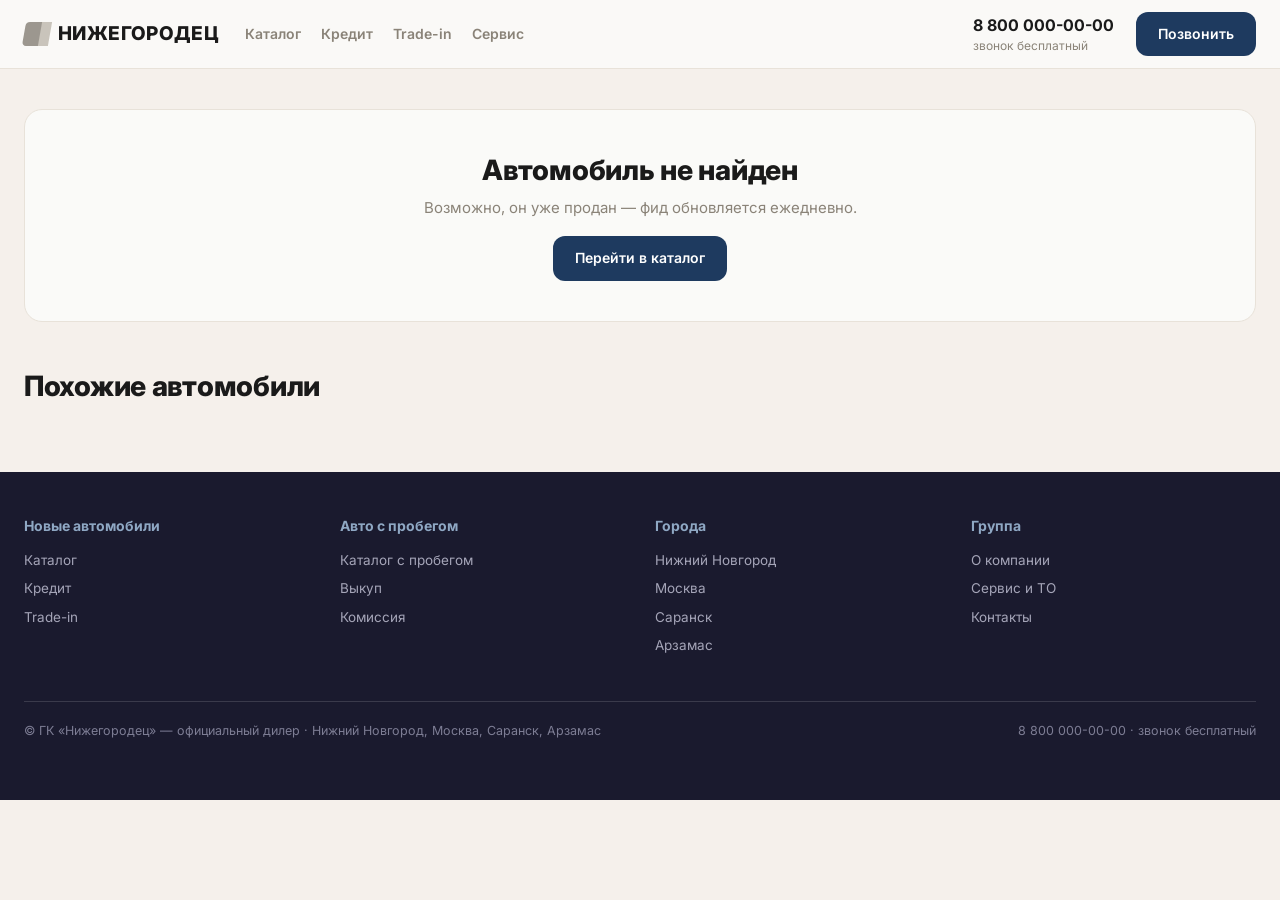
==== car.html @ 8fb089b1 "Полный сайт: главная, каталог с фильтрами, страница автомобиля" ====
<!DOCTYPE html>
<html lang="ru">
<head>
<meta charset="UTF-8">
<meta name="viewport" content="width=device-width, initial-scale=1.0">
<title>Автомобиль — ГК «Нижегородец»</title>
<link rel="preconnect" href="https://fonts.googleapis.com">
<link rel="preconnect" href="https://fonts.gstatic.com" crossorigin>
<link href="https://fonts.googleapis.com/css2?family=Inter:wght@400;500;600;700;800&display=swap" rel="stylesheet">
<link rel="icon" href="data:image/svg+xml,%3Csvg xmlns=%27http://www.w3.org/2000/svg%27 viewBox=%270 0 24 24%27%3E%3Crect width=%2724%27 height=%2724%27 rx=%274%27 fill=%27%231E3A5F%27/%3E%3C/svg%3E">
<link rel="stylesheet" href="styles.css">
</head>
<body>

<header>
  <div class="wrap header-in">
    <a class="logo" href="index.html"><span class="mark"></span>Нижегородец</a>
    <nav class="nav">
      <a href="catalog.html">Каталог</a>
      <a href="index.html#credit">Кредит</a>
      <a href="index.html#tradein">Trade-in</a>
      <a href="index.html#service">Сервис</a>
    </nav>
    <div class="header-right">
      <div class="phone">8 800 000-00-00<span>звонок бесплатный</span></div>
      <a class="btn" href="tel:88000000000">Позвонить</a>
    </div>
  </div>
</header>

<div class="wrap" id="car-root">
  <div class="msg-404" id="not-found" style="display:none">
    <h2>Автомобиль не найден</h2>
    <p class="sub">Возможно, он уже продан — фид обновляется ежедневно.</p>
    <p style="margin-top:18px"><a class="btn" href="catalog.html">Перейти в каталог</a></p>
  </div>
</div>

<div class="wrap">
  <div class="section">
    <h2 class="rv">Похожие автомобили</h2>
    <div class="grid" id="similar"></div>
  </div>
</div>

<footer>
  <div class="wrap">
    <div class="foot-grid">
      <div>
        <h4>Новые автомобили</h4>
        <a href="catalog.html">Каталог</a><a href="index.html#credit">Кредит</a><a href="index.html#tradein">Trade-in</a>
      </div>
      <div>
        <h4>Авто с пробегом</h4>
        <a href="catalog.html">Каталог с пробегом</a><a href="index.html#tradein">Выкуп</a><a href="index.html#tradein">Комиссия</a>
      </div>
      <div>
        <h4>Города</h4>
        <a href="#">Нижний Новгород</a><a href="#">Москва</a><a href="#">Саранск</a><a href="#">Арзамас</a>
      </div>
      <div>
        <h4>Группа</h4>
        <a href="#">О компании</a><a href="index.html#service">Сервис и ТО</a><a href="#">Контакты</a>
      </div>
    </div>
    <div class="foot-base">
      <span>© ГК «Нижегородец» — официальный дилер · Нижний Новгород, Москва, Саранск, Арзамас</span>
      <span>8 800 000-00-00 · звонок бесплатный</span>
    </div>
  </div>
</footer>

<script src="site.js"></script>
<script>
const id = new URLSearchParams(location.search).get('id');

NN.load().then(cars => {
  const car = cars.find(c => c.id === id);
  const root = document.getElementById('car-root');
  if (!car){
    document.getElementById('not-found').style.display = 'block';
    return;
  }

  document.title = NN.makeName(car.make) + ' ' + car.model + ' — ' + NN.price(car) + ' · ГК «Нижегородец»';

  const benefits = [];
  if (car.disc) benefits.push(['Скидка дилера', '−' + NN.fmt(car.disc) + ' ₽']);
  if (car.tradein) benefits.push(['Доп. выгода за trade-in', '−' + NN.fmt(car.tradein) + ' ₽']);
  if (car.credit) benefits.push(['Выгода по кредитной программе', '−' + NN.fmt(car.credit) + ' ₽']);

  const spec = (k,v) => v ? '<div><span>' + k + '</span>' + v + '</div>' : '';

  root.insertAdjacentHTML('beforeend',
    '<div class="crumbs"><a href="index.html">Главная</a> / <a href="catalog.html">Каталог</a> / ' +
      '<a href="catalog.html?make=' + encodeURIComponent(car.make) + '">' + NN.makeName(car.make) + '</a> / ' + car.model + '</div>' +
    '<div class="car-top">' +
      '<div class="gallery">' +
        '<div class="gallery__main"><img id="g-main" src="' + car.img[0] + '" alt="' + NN.makeName(car.make) + ' ' + car.model + '"></div>' +
        '<div class="gallery__thumbs">' + car.img.map((u,i) =>
          '<img src="' + u + '" data-i="' + i + '"' + (i===0?' class="on"':'') + '>').join('') + '</div>' +
      '</div>' +
      '<div class="buybox">' +
        '<h1 style="font-size:26px">' + NN.makeName(car.make) + ' ' + car.model + '</h1>' +
        '<p class="sub">' + (car.compl || '') + (car.year ? ' · ' + car.year + ' г.' : '') + '</p>' +
        '<div style="margin-top:14px"><span class="price-now">' + NN.price(car) + '</span>' +
          (car.disc ? '<span class="price-old">' + NN.oldPrice(car) + '</span>' : '') + '</div>' +
        (benefits.length ? '<div class="benefits">' + benefits.map(b =>
          '<div><span>' + b[0] + '</span><b>' + b[1] + '</b></div>').join('') + '</div>' : '') +
        '<label style="font-size:12px;font-weight:600;color:var(--muted);text-transform:uppercase;letter-spacing:.05em">В кредит: срок <output id="c-term-out">36 мес.</output>, взнос <output id="c-down-out">20%</output></label>' +
        '<input type="range" id="c-term" min="12" max="84" step="6" value="36" style="width:100%;accent-color:var(--blue)">' +
        '<input type="range" id="c-down" min="0" max="70" step="5" value="20" style="width:100%;accent-color:var(--blue)">' +
        '<div style="margin:10px 0 16px;font-size:14px">от <b id="c-pay" style="font-size:22px;color:var(--blue)">—</b> /мес <span style="color:var(--muted)">по ставке 19,9%</span></div>' +
        '<a class="btn" style="display:block;text-align:center" href="tel:88000000000">Забронировать по телефону</a>' +
        '<p class="stock-line" style="text-align:center;margin-top:12px">VIN-проверка · ПТС · гарантия дилера</p>' +
      '</div>' +
    '</div>' +
    '<div class="specs">' +
      spec('Двигатель', (car.fuel||'') + (car.vol ? ', ' + car.vol + ' л' : '')) +
      spec('Мощность', car.power ? car.power + ' л.с.' : '') +
      spec('Коробка передач', car.gear) +
      spec('Привод', car.drive) +
      spec('Кузов', car.body) +
      spec('Цвет', car.color) +
      spec('Год выпуска', car.year) +
      spec('Пробег', car.km != null ? NN.fmt(car.km) + ' км' : '') +
    '</div>'
  );

  // gallery
  const main = document.getElementById('g-main');
  document.querySelectorAll('.gallery__thumbs img').forEach(t =>
    t.addEventListener('click', () => {
      main.src = t.src;
      document.querySelectorAll('.gallery__thumbs img').forEach(x => x.classList.remove('on'));
      t.classList.add('on');
    }));

  // mini credit calc
  const term = document.getElementById('c-term'), down = document.getElementById('c-down');
  function recalc(){
    const S = Math.round(car.price * (1 - (+down.value)/100));
    document.getElementById('c-term-out').textContent = term.value + ' мес.';
    document.getElementById('c-down-out').textContent = down.value + '%';
    document.getElementById('c-pay').textContent = NN.fmt(NN.annuity(S, 19.9, +term.value)) + ' ₽';
  }
  [term, down].forEach(el => el.addEventListener('input', recalc));
  recalc();

  // similar: same make, nearest price
  const sim = cars.filter(c => c.id !== car.id && c.make === car.make)
    .sort((a,b) => Math.abs(a.price - car.price) - Math.abs(b.price - car.price))
    .slice(0, 5);
  document.getElementById('similar').innerHTML = sim.map(NN.card).join('');
}).catch(err => {
  console.error(err);
  document.getElementById('not-found').style.display = 'block';
});

NN.reveal();
</script>
</body>
</html>
---- styles.css ----
/* ГК «Нижегородец» — дизайн-система «Маркетплейс 2026» (вариант 6) */
:root{
  --bg:#F5F0EB;
  --card:#FAFAF8;
  --ink:#1A1A1A;
  --muted:#8a8378;
  --blue:#1E3A5F;
  --blue-dark:#152b46;
  --terra:#C25B3B;
  --dark:#1A1A2E;
  --line:#e8e2d9;
  --soft:#efe9e1;
  --radius:18px;
  --shadow:0 2px 12px rgba(26,26,26,.05);
}
*{margin:0;padding:0;box-sizing:border-box}
body{background:var(--bg);color:var(--ink);font-family:'Inter',Arial,sans-serif;font-size:15px;line-height:1.45}
a{color:inherit;text-decoration:none}
img{display:block;max-width:100%}
.wrap{max-width:1360px;margin:0 auto;padding:0 24px}

/* header */
header{background:rgba(250,250,248,.92);backdrop-filter:blur(10px);border-bottom:1px solid var(--line);position:sticky;top:0;z-index:800}
.header-in{display:flex;align-items:center;gap:26px;height:68px}
.logo{display:flex;align-items:center;gap:10px;font-weight:800;font-size:19px;letter-spacing:.02em;text-transform:uppercase}
.logo .mark{width:24px;height:24px;background:#9c978f;transform:skew(-10deg);border-radius:4px}
.logo .mark::after{content:'';display:block;width:10px;height:24px;background:#c9c4bb;margin-left:16px}
.nav{display:flex;gap:20px;font-weight:600;font-size:14px}
.nav a{color:var(--muted);transition:color .2s}
.nav a:hover,.nav a.on{color:var(--blue)}
.header-right{margin-left:auto;display:flex;align-items:center;gap:22px}
.phone{font-weight:700;font-size:16px;white-space:nowrap}
.phone span{display:block;font-weight:400;font-size:12px;color:var(--muted)}
.btn{background:var(--blue);color:#fff;font-weight:600;font-size:14px;padding:12px 22px;border-radius:12px;transition:background .2s;border:0;cursor:pointer;display:inline-block}
.btn:hover{background:var(--blue-dark)}
.btn--ghost{background:transparent;color:var(--blue);border:1.5px solid var(--blue)}
.btn--ghost:hover{background:rgba(30,58,95,.07)}
@media(max-width:980px){.nav{display:none}}

/* promo tiles */
.promo{display:grid;grid-template-columns:repeat(4,1fr);gap:16px;margin:22px 0}
.tile{border-radius:var(--radius);padding:22px 22px 26px;min-height:120px;position:relative;overflow:hidden;color:#fff;font-weight:600;font-size:17px;line-height:1.3;transition:transform .25s}
.tile:hover{transform:translateY(-3px)}
.tile small{display:block;font-weight:500;font-size:12.5px;opacity:.85;margin-top:8px}
.tile .pill{position:absolute;left:22px;bottom:18px;border-radius:999px;padding:7px 14px;font-size:12px;font-weight:600}
.t1{background:var(--dark)} .t1 .pill{background:var(--terra);color:#fff}
.t2{background:var(--card);color:var(--ink);border:1px solid var(--line)} .t2 .pill{background:var(--terra);color:#fff}
.t3{background:var(--card);color:var(--ink);border:1px solid var(--line)} .t3 .pill{background:var(--terra);color:#fff}
.t4{background:var(--blue)} .t4 .pill{background:rgba(255,255,255,.22);color:#fff}
@media(max-width:1000px){.promo{grid-template-columns:repeat(2,1fr)}}

/* headings */
h1{font-size:clamp(26px,3.2vw,40px);font-weight:800;letter-spacing:-.02em}
h2{font-size:clamp(21px,2.4vw,28px);font-weight:800;letter-spacing:-.01em}
.sub{color:var(--muted);margin-top:6px}
.section{margin:44px 0}

/* brand chips */
.brands{display:flex;gap:12px;margin:26px 0 8px;overflow-x:auto;padding-bottom:8px;scrollbar-width:none;flex-wrap:wrap}
.chip{display:flex;align-items:center;gap:9px;background:var(--card);border-radius:14px;padding:12px 20px;font-weight:600;font-size:14px;box-shadow:var(--shadow);border:2px solid transparent;transition:border-color .2s}
.chip:hover{border-color:var(--blue)}
.chip .dot{width:10px;height:10px;border-radius:3px;background:#9c978f;transform:skew(-10deg)}
.chip b{color:var(--blue);font-weight:700}
.chip.all{background:transparent;box-shadow:none;color:var(--blue)}

/* car cards */
.grid{display:grid;grid-template-columns:repeat(5,1fr);gap:20px;margin-top:22px}
@media(max-width:1200px){.grid{grid-template-columns:repeat(3,1fr)}}
@media(max-width:760px){.grid{grid-template-columns:repeat(2,1fr)}}
.card{background:var(--card);border-radius:var(--radius);overflow:hidden;box-shadow:var(--shadow);transition:transform .25s,box-shadow .25s;display:flex;flex-direction:column}
.card:hover{transform:translateY(-4px);box-shadow:0 10px 28px rgba(20,24,31,.12)}
.card__img{position:relative;background:var(--soft);aspect-ratio:4/3;overflow:hidden}
.card__img img{width:100%;height:100%;object-fit:cover;transition:transform .5s}
.card:hover .card__img img{transform:scale(1.05)}
.badge{position:absolute;top:12px;left:12px;background:#1A1A1A;color:#FAFAF8;font-size:11.5px;font-weight:600;padding:6px 12px;border-radius:8px}
.badge.disc{background:var(--blue);color:#fff}
.badge.terra{background:var(--terra);color:#fff}
.card__body{padding:16px 18px 20px;display:flex;flex-direction:column;gap:6px;flex:1}
.card__name{font-weight:700;font-size:16.5px}
.card__specs{color:var(--muted);font-size:13px;white-space:nowrap;overflow:hidden;text-overflow:ellipsis}
.card__price{margin-top:auto;padding-top:8px}
.price-now{color:var(--blue);font-weight:800;font-size:17px}
.price-old{color:#b8b1a5;font-size:13px;text-decoration:line-through;margin-left:8px;font-weight:500}
.stock-line{font-size:12px;color:var(--muted);margin-top:4px}
.stock-line b{color:var(--blue);font-weight:600}

/* dark band */
.band{background:var(--dark);border-radius:24px;padding:34px 34px 40px;margin:44px 0}
.band h2{color:#FAFAF8;font-size:24px;font-weight:800;letter-spacing:-.01em}
.band .band-chips{display:flex;gap:10px;margin:16px 0 24px;flex-wrap:wrap}
.band .band-chips span{background:rgba(250,250,248,.14);color:#c9d4e4;font-size:12.5px;font-weight:600;padding:8px 16px;border-radius:999px}
.scroller{display:grid;grid-auto-flow:column;grid-auto-columns:minmax(250px,1fr);gap:16px;overflow-x:auto;padding-bottom:6px;scrollbar-width:none}
.scroller::-webkit-scrollbar{display:none}
.scroller .card{box-shadow:0 6px 18px rgba(10,10,20,.35)}

/* filters (catalog) */
.filters{background:var(--card);border:1px solid var(--line);border-radius:var(--radius);padding:20px;margin:22px 0;display:grid;grid-template-columns:repeat(6,1fr);gap:12px}
.filters label{display:block;font-size:11.5px;font-weight:600;color:var(--muted);text-transform:uppercase;letter-spacing:.05em;margin-bottom:6px}
.filters select,.filters input{width:100%;padding:10px 12px;border:1px solid var(--line);border-radius:10px;background:#fff;font:inherit;font-size:14px;color:var(--ink)}
.filters select:focus,.filters input:focus{outline:none;border-color:var(--blue)}
.filters .f-actions{display:flex;align-items:flex-end;gap:8px}
.filters .f-actions .btn{padding:11px 18px;font-size:13.5px}
@media(max-width:1000px){.filters{grid-template-columns:repeat(2,1fr)}}
.results-line{display:flex;align-items:baseline;gap:14px;margin:18px 0 4px}
.results-line b{font-size:20px;color:var(--blue)}
.more-wrap{text-align:center;margin:28px 0}

/* calculator */
.calc{display:grid;grid-template-columns:1.2fr .8fr;gap:24px;background:var(--card);border:1px solid var(--line);border-radius:24px;padding:30px}
.calc label{display:block;font-size:12px;font-weight:600;color:var(--muted);text-transform:uppercase;letter-spacing:.05em;margin:18px 0 8px}
.calc label:first-child{margin-top:0}
.calc output{font-weight:700;color:var(--ink);margin-left:8px}
.calc input[type=range]{width:100%;accent-color:var(--blue)}
.calc select{width:100%;padding:11px 12px;border:1px solid var(--line);border-radius:10px;background:#fff;font:inherit;font-size:14px}
.calc__result{background:var(--blue);color:#fff;border-radius:var(--radius);padding:28px;display:flex;flex-direction:column;justify-content:center;gap:6px}
.calc__result .pay{font-size:clamp(30px,3.4vw,42px);font-weight:800;letter-spacing:-.02em}
.calc__result span{opacity:.75;font-size:13px}
.calc__result .btn{margin-top:14px;background:#fff;color:var(--blue)}
.calc__result .btn:hover{background:#eef2f7}
@media(max-width:900px){.calc{grid-template-columns:1fr}}

/* trade-in form */
.tradein{display:grid;grid-template-columns:1fr 1fr;gap:24px;background:var(--dark);border-radius:24px;padding:34px;color:#FAFAF8}
.tradein h2{color:#FAFAF8}
.tradein .sub{color:#a5a5b8}
.ti-form{display:grid;grid-template-columns:1fr 1fr;gap:12px}
.ti-form input,.ti-form select{padding:12px 14px;border:1px solid rgba(250,250,248,.2);border-radius:10px;background:rgba(250,250,248,.08);color:#FAFAF8;font:inherit;font-size:14px}
.ti-form input::placeholder{color:#8a8a96}
.ti-form input:focus,.ti-form select:focus{outline:none;border-color:var(--terra)}
.ti-form .full{grid-column:1/-1}
.ti-form .btn{background:var(--terra)}
.ti-form .btn:hover{background:#a94d31}
.ti-note{grid-column:1/-1;font-size:12px;color:#8a8a96}
.ti-done{background:rgba(250,250,248,.1);border:1px solid rgba(250,250,248,.2);border-radius:12px;padding:16px;font-size:14px;display:none}
@media(max-width:900px){.tradein{grid-template-columns:1fr}}

/* numbers */
.nums{display:grid;grid-template-columns:repeat(4,1fr);gap:16px;margin:10px 0 44px}
.num{background:var(--card);border-radius:var(--radius);box-shadow:var(--shadow);padding:26px}
.num b{display:block;font-size:32px;font-weight:800;letter-spacing:-.02em}
.num b i{font-style:normal;color:var(--blue)}
.num span{color:var(--muted);font-size:13px}
@media(max-width:900px){.nums{grid-template-columns:repeat(2,1fr)}}

/* car page */
.car-top{display:grid;grid-template-columns:1.15fr .85fr;gap:30px;margin-top:26px}
@media(max-width:1000px){.car-top{grid-template-columns:1fr}}
.gallery__main{border-radius:var(--radius);overflow:hidden;background:var(--soft);aspect-ratio:4/3}
.gallery__main img{width:100%;height:100%;object-fit:cover}
.gallery__thumbs{display:grid;grid-template-columns:repeat(6,1fr);gap:8px;margin-top:8px}
.gallery__thumbs img{border-radius:10px;aspect-ratio:4/3;object-fit:cover;cursor:pointer;opacity:.6;transition:opacity .2s;border:2px solid transparent}
.gallery__thumbs img.on,.gallery__thumbs img:hover{opacity:1;border-color:var(--blue)}
.buybox{background:var(--card);border:1px solid var(--line);border-radius:var(--radius);padding:26px;position:sticky;top:88px;align-self:start}
.buybox .price-now{font-size:30px}
.buybox .price-old{font-size:16px}
.benefits{display:flex;flex-direction:column;gap:8px;margin:16px 0}
.benefits div{display:flex;justify-content:space-between;font-size:13.5px;background:var(--soft);border-radius:10px;padding:10px 14px}
.benefits b{color:var(--blue)}
.specs{display:grid;grid-template-columns:repeat(2,1fr);gap:10px;margin-top:22px}
.specs div{background:var(--card);border:1px solid var(--line);border-radius:12px;padding:12px 16px;font-size:13.5px}
.specs span{display:block;color:var(--muted);font-size:11.5px;text-transform:uppercase;letter-spacing:.05em;margin-bottom:3px}
.crumbs{font-size:13px;color:var(--muted);margin-top:24px}
.crumbs a{color:var(--blue)}
.msg-404{background:var(--card);border:1px solid var(--line);border-radius:var(--radius);padding:40px;text-align:center;margin:40px 0}

/* footer */
footer{background:var(--dark);color:#FAFAF8;padding:44px 0 60px;margin-top:20px}
.foot-grid{display:grid;grid-template-columns:repeat(4,1fr);gap:30px}
.foot-grid h4{font-size:14px;font-weight:700;margin-bottom:14px;color:#8fa8c4}
.foot-grid a{display:block;color:#a5a5b8;font-size:13.5px;margin-bottom:9px}
.foot-grid a:hover{color:#8fa8c4}
.foot-base{margin-top:36px;padding-top:20px;border-top:1px solid rgba(250,250,248,.14);color:#7d7d94;font-size:12.5px;display:flex;justify-content:space-between;flex-wrap:wrap;gap:8px}
@media(max-width:800px){.foot-grid{grid-template-columns:repeat(2,1fr)}}

/* reveal */
.rv{opacity:0;transform:translateY(24px);transition:opacity .5s cubic-bezier(.83,0,.17,1),transform .5s cubic-bezier(.83,0,.17,1)}
.rv.in{opacity:1;transform:none}
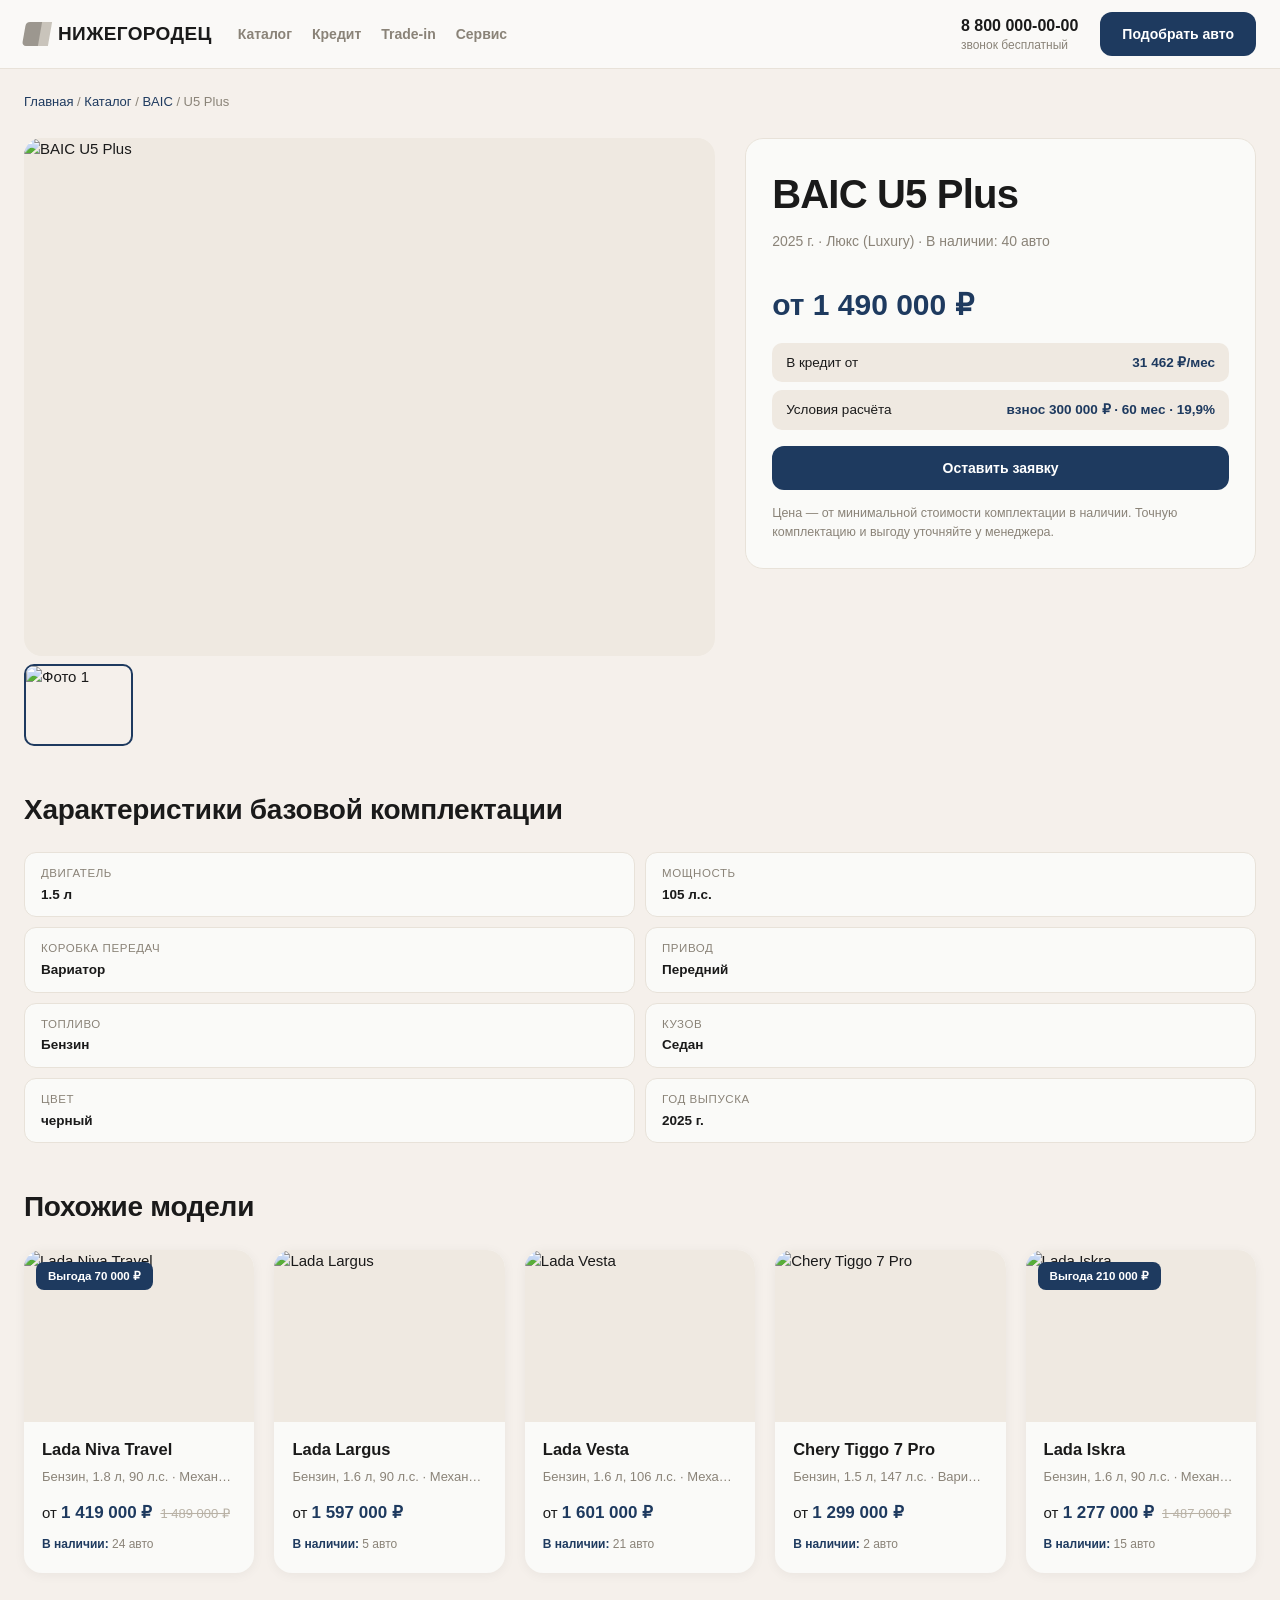
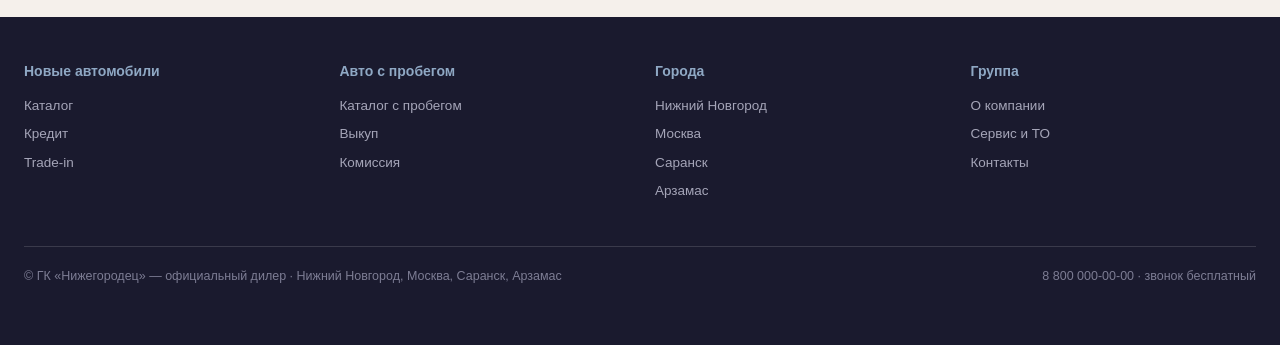
==== commit 31fc44ed: "car.html: model page (?m=Make|Model) with gallery, price, credit, similar" ====
--- a/car.html
+++ b/car.html
@@ -1,13 +1,10 @@
-<!DOCTYPE html>
+<!doctype html>
 <html lang="ru">
 <head>
-<meta charset="UTF-8">
-<meta name="viewport" content="width=device-width, initial-scale=1.0">
+<meta charset="utf-8">
+<meta name="viewport" content="width=device-width, initial-scale=1">
 <title>Автомобиль — ГК «Нижегородец»</title>
-<link rel="preconnect" href="https://fonts.googleapis.com">
-<link rel="preconnect" href="https://fonts.gstatic.com" crossorigin>
-<link href="https://fonts.googleapis.com/css2?family=Inter:wght@400;500;600;700;800&display=swap" rel="stylesheet">
-<link rel="icon" href="data:image/svg+xml,%3Csvg xmlns=%27http://www.w3.org/2000/svg%27 viewBox=%270 0 24 24%27%3E%3Crect width=%2724%27 height=%2724%27 rx=%274%27 fill=%27%231E3A5F%27/%3E%3C/svg%3E">
+<link rel="icon" href="data:image/svg+xml,<svg xmlns='http://www.w3.org/2000/svg' viewBox='0 0 32 32'><rect width='32' height='32' rx='7' fill='%231E3A5F'/><rect x='9' y='12' width='14' height='8' rx='1.5' transform='skewX(-14) translate(4 0)' fill='%23F5F0EB'/></svg>">
 <link rel="stylesheet" href="styles.css">
 </head>
 <body>
@@ -23,25 +20,21 @@
     </nav>
     <div class="header-right">
       <div class="phone">8 800 000-00-00<span>звонок бесплатный</span></div>
-      <a class="btn" href="tel:88000000000">Позвонить</a>
+      <a class="btn" href="catalog.html">Подобрать авто</a>
     </div>
   </div>
 </header>
 
-<div class="wrap" id="car-root">
-  <div class="msg-404" id="not-found" style="display:none">
-    <h2>Автомобиль не найден</h2>
-    <p class="sub">Возможно, он уже продан — фид обновляется ежедневно.</p>
-    <p style="margin-top:18px"><a class="btn" href="catalog.html">Перейти в каталог</a></p>
-  </div>
+<div class="wrap">
+  <div id="car-root"></div>
 </div>
 
-<div class="wrap">
-  <div class="section">
-    <h2 class="rv">Похожие автомобили</h2>
+<section class="section">
+  <div class="wrap">
+    <h2>Похожие модели</h2>
     <div class="grid" id="similar"></div>
   </div>
-</div>
+</section>
 
 <footer>
   <div class="wrap">
@@ -72,92 +65,89 @@
 
 <script src="site.js"></script>
 <script>
-const id = new URLSearchParams(location.search).get('id');
+const params = new URLSearchParams(location.search);
+const mParam = params.get('m'); // "Make|Model"
 
-NN.load().then(cars => {
-  const car = cars.find(c => c.id === id);
-  const root = document.getElementById('car-root');
-  if (!car){
-    document.getElementById('not-found').style.display = 'block';
-    return;
+function spec(k, v) { return `<div><span>${k}</span><b>${v}</b></div>`; }
+
+function render(m) {
+  const car = m.min;
+  document.title = `${NN.makeName(m.make)} ${m.model} — ГК «Нижегородец»`;
+  const imgs = (car.img && car.img.length) ? car.img : ['assets/car0.webp'];
+  const monthly = NN.annuity(Math.max(car.price - 300000, 0), 19.9, 60);
+
+  document.getElementById('car-root').innerHTML = `
+  <div class="crumbs"><a href="index.html">Главная</a> / <a href="catalog.html">Каталог</a> / <a href="catalog.html?make=${encodeURIComponent(m.make)}">${NN.makeName(m.make)}</a> / ${m.model}</div>
+  <div class="car-top">
+    <div class="gallery rv">
+      <div class="gallery__main"><img id="g-main" src="${imgs[0]}" alt="${NN.makeName(m.make)} ${m.model}"></div>
+      <div class="gallery__thumbs">
+        ${imgs.map((src, i) => `<img src="${src}" class="${i === 0 ? 'on' : ''}" alt="Фото ${i + 1}" onclick="document.getElementById('g-main').src=this.src;document.querySelectorAll('.gallery__thumbs img').forEach(t=>t.classList.remove('on'));this.classList.add('on')">`).join('')}
+      </div>
+    </div>
+    <div class="buybox rv">
+      <h1>${NN.makeName(m.make)} ${m.model}</h1>
+      <div class="car-sub">${car.year} г. · ${car.compl || 'базовая комплектация'} · В наличии: ${NN.countWord(m.count)}</div>
+
+      <div class="benefits">
+        ${car.disc ? `<div><span>Скидка дилера</span><b>−${NN.fmt(car.disc)} ₽</b></div>` : ''}
+        ${car.tradein ? `<div><span>Выгода trade-in</span><b>−${NN.fmt(car.tradein)} ₽</b></div>` : ''}
+        ${car.credit ? `<div><span>Кредитная программа</span><b>${car.credit}</b></div>` : ''}
+      </div>
+
+      <div class="car-price">
+        ${car.disc ? `<span class="price-old">${NN.fmt(car.price + car.disc)} ₽</span>` : ''}
+        <span class="price-now">от ${NN.fmt(car.price)} ₽</span>
+      </div>
+
+      <div class="benefits">
+        <div><span>В кредит от</span><b>${NN.fmt(monthly)} ₽/мес</b></div>
+        <div><span>Условия расчёта</span><b>взнос 300 000 ₽ · 60 мес · 19,9%</b></div>
+      </div>
+
+      <a class="btn full" href="tel:88000000000">Оставить заявку</a>
+      <p class="buy-note">Цена — от минимальной стоимости комплектации в наличии. Точную комплектацию и выгоду уточняйте у менеджера.</p>
+    </div>
+  </div>
+
+  <h2 style="margin-top:44px">Характеристики базовой комплектации</h2>
+  <div class="specs">
+    ${spec('Двигатель', car.vol ? car.vol + ' л' : '—')}
+    ${spec('Мощность', car.power ? car.power + ' л.с.' : '—')}
+    ${spec('Коробка передач', car.gear || '—')}
+    ${spec('Привод', car.drive || '—')}
+    ${spec('Топливо', car.fuel || 'Бензин')}
+    ${spec('Кузов', car.body || '—')}
+    ${spec('Цвет', car.color || '—')}
+    ${spec('Год выпуска', car.year + ' г.')}
+  </div>`;
+
+  const similar = NN.models()
+    .filter(x => x !== m && (x.make === m.make || Math.abs(x.min.price - car.price) < 400000))
+    .sort((a, b) => Math.abs(a.min.price - car.price) - Math.abs(b.min.price - car.price))
+    .slice(0, 5);
+  document.getElementById('similar').innerHTML = similar.map(NN.modelCard).join('');
+  NN.reveal();
+}
+
+function notFound() {
+  document.getElementById('car-root').innerHTML = `
+    <div class="msg-404">
+      <h1>Модель не найдена</h1>
+      <p style="color:var(--muted);margin:14px 0 22px">Возможно, автомобили этой модели уже проданы. Посмотрите актуальный каталог.</p>
+      <a class="btn" href="catalog.html">Перейти в каталог</a>
+    </div>`;
+}
+
+NN.load().then(() => {
+  let m = null;
+  if (mParam) {
+    const [make, model] = mParam.split('|');
+    m = NN.models().find(x => x.make === make && x.model === (model || ''));
   }
-
-  document.title = NN.makeName(car.make) + ' ' + car.model + ' — ' + NN.price(car) + ' · ГК «Нижегородец»';
-
-  const benefits = [];
-  if (car.disc) benefits.push(['Скидка дилера', '−' + NN.fmt(car.disc) + ' ₽']);
-  if (car.tradein) benefits.push(['Доп. выгода за trade-in', '−' + NN.fmt(car.tradein) + ' ₽']);
-  if (car.credit) benefits.push(['Выгода по кредитной программе', '−' + NN.fmt(car.credit) + ' ₽']);
-
-  const spec = (k,v) => v ? '<div><span>' + k + '</span>' + v + '</div>' : '';
-
-  root.insertAdjacentHTML('beforeend',
-    '<div class="crumbs"><a href="index.html">Главная</a> / <a href="catalog.html">Каталог</a> / ' +
-      '<a href="catalog.html?make=' + encodeURIComponent(car.make) + '">' + NN.makeName(car.make) + '</a> / ' + car.model + '</div>' +
-    '<div class="car-top">' +
-      '<div class="gallery">' +
-        '<div class="gallery__main"><img id="g-main" src="' + car.img[0] + '" alt="' + NN.makeName(car.make) + ' ' + car.model + '"></div>' +
-        '<div class="gallery__thumbs">' + car.img.map((u,i) =>
-          '<img src="' + u + '" data-i="' + i + '"' + (i===0?' class="on"':'') + '>').join('') + '</div>' +
-      '</div>' +
-      '<div class="buybox">' +
-        '<h1 style="font-size:26px">' + NN.makeName(car.make) + ' ' + car.model + '</h1>' +
-        '<p class="sub">' + (car.compl || '') + (car.year ? ' · ' + car.year + ' г.' : '') + '</p>' +
-        '<div style="margin-top:14px"><span class="price-now">' + NN.price(car) + '</span>' +
-          (car.disc ? '<span class="price-old">' + NN.oldPrice(car) + '</span>' : '') + '</div>' +
-        (benefits.length ? '<div class="benefits">' + benefits.map(b =>
-          '<div><span>' + b[0] + '</span><b>' + b[1] + '</b></div>').join('') + '</div>' : '') +
-        '<label style="font-size:12px;font-weight:600;color:var(--muted);text-transform:uppercase;letter-spacing:.05em">В кредит: срок <output id="c-term-out">36 мес.</output>, взнос <output id="c-down-out">20%</output></label>' +
-        '<input type="range" id="c-term" min="12" max="84" step="6" value="36" style="width:100%;accent-color:var(--blue)">' +
-        '<input type="range" id="c-down" min="0" max="70" step="5" value="20" style="width:100%;accent-color:var(--blue)">' +
-        '<div style="margin:10px 0 16px;font-size:14px">от <b id="c-pay" style="font-size:22px;color:var(--blue)">—</b> /мес <span style="color:var(--muted)">по ставке 19,9%</span></div>' +
-        '<a class="btn" style="display:block;text-align:center" href="tel:88000000000">Забронировать по телефону</a>' +
-        '<p class="stock-line" style="text-align:center;margin-top:12px">VIN-проверка · ПТС · гарантия дилера</p>' +
-      '</div>' +
-    '</div>' +
-    '<div class="specs">' +
-      spec('Двигатель', (car.fuel||'') + (car.vol ? ', ' + car.vol + ' л' : '')) +
-      spec('Мощность', car.power ? car.power + ' л.с.' : '') +
-      spec('Коробка передач', car.gear) +
-      spec('Привод', car.drive) +
-      spec('Кузов', car.body) +
-      spec('Цвет', car.color) +
-      spec('Год выпуска', car.year) +
-      spec('Пробег', car.km != null ? NN.fmt(car.km) + ' км' : '') +
-    '</div>'
-  );
-
-  // gallery
-  const main = document.getElementById('g-main');
-  document.querySelectorAll('.gallery__thumbs img').forEach(t =>
-    t.addEventListener('click', () => {
-      main.src = t.src;
-      document.querySelectorAll('.gallery__thumbs img').forEach(x => x.classList.remove('on'));
-      t.classList.add('on');
-    }));
-
-  // mini credit calc
-  const term = document.getElementById('c-term'), down = document.getElementById('c-down');
-  function recalc(){
-    const S = Math.round(car.price * (1 - (+down.value)/100));
-    document.getElementById('c-term-out').textContent = term.value + ' мес.';
-    document.getElementById('c-down-out').textContent = down.value + '%';
-    document.getElementById('c-pay').textContent = NN.fmt(NN.annuity(S, 19.9, +term.value)) + ' ₽';
-  }
-  [term, down].forEach(el => el.addEventListener('input', recalc));
-  recalc();
-
-  // similar: same make, nearest price
-  const sim = cars.filter(c => c.id !== car.id && c.make === car.make)
-    .sort((a,b) => Math.abs(a.price - car.price) - Math.abs(b.price - car.price))
-    .slice(0, 5);
-  document.getElementById('similar').innerHTML = sim.map(NN.card).join('');
-}).catch(err => {
-  console.error(err);
-  document.getElementById('not-found').style.display = 'block';
-});
-
-NN.reveal();
+  if (!m && !mParam) m = NN.models()[0]; // fallback без параметра
+  if (m) render(m); else notFound();
+}).catch(notFound);
 </script>
 </body>
 </html>
--- a/styles.css
+++ b/styles.css
@@ -161,6 +161,11 @@
 .specs span{display:block;color:var(--muted);font-size:11.5px;text-transform:uppercase;letter-spacing:.05em;margin-bottom:3px}
 .crumbs{font-size:13px;color:var(--muted);margin-top:24px}
 .crumbs a{color:var(--blue)}
+.car-sub{color:var(--muted);font-size:14px;margin-top:8px}
+.car-price{margin:14px 0 4px;display:flex;align-items:baseline;gap:12px}
+.buy-note{color:var(--muted);font-size:12.5px;margin-top:14px;line-height:1.5}
+.btn.full{display:block;text-align:center;width:100%;margin-top:10px}
+.btn.full:hover{background:#2a4d79}
 .msg-404{background:var(--card);border:1px solid var(--line);border-radius:var(--radius);padding:40px;text-align:center;margin:40px 0}
 
 /* footer */
